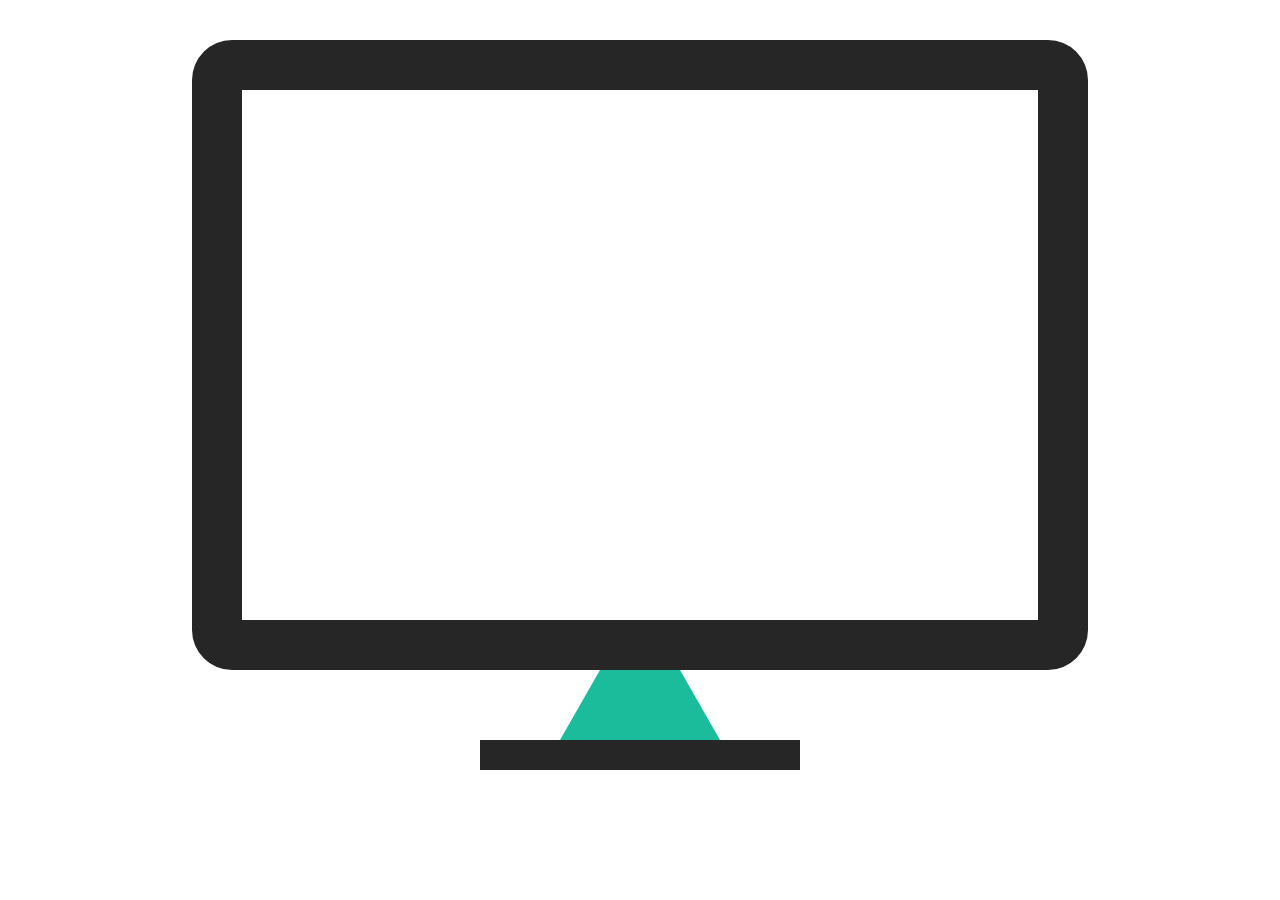
==== index.html @ 4dd469ff "project setup and sketch in computer" ====
<!DOCTYPE html>
<html>
  <head>
    <meta charset="utf-8">
    <link href="https://maxcdn.bootstrapcdn.com/bootstrap/3.3.7/css/bootstrap.min.css" rel="stylesheet" integrity="sha384-BVYiiSIFeK1dGmJRAkycuHAHRg32OmUcww7on3RYdg4Va+PmSTsz/K68vbdEjh4u" crossorigin="anonymous">
    <!-- <link href="https://maxcdn.bootstrapcdn.com/font-awesome/4.7.0/css/font-awesome.min.css" rel="stylesheet" integrity="sha384-wvfXpqpZZVQGK6TAh5PVlGOfQNHSoD2xbE+QkPxCAFlNEevoEH3Sl0sibVcOQVnN" crossorigin="anonymous"> -->
    <link rel="stylesheet" href="css/app.css">
    <meta name="viewport" content="width=device-width, initial-scale=1, maximum-scale=1">
    <title>Certifica</title>
  </head>
  <body>

    <div class="outer">

    </div>

    <!-- trapezoid for top of computer base -->
    <div class="trapezoid">
    </div>

    <!-- rectangle for bottom of computer base -->
    <div class="rectangle">
    </div>

  </body>
</html>
---- css/app.css ----
.outer {
  height: 70vh;
  min-height: 400px;
  width: 70vw;
  margin: 0 auto;
  border: 50px solid #262626;
  border-radius: 40px;
  margin-top: 40px; }

.trapezoid {
  -webkit-box-sizing: content-box;
  -moz-box-sizing: content-box;
  box-sizing: content-box;
  width: 80px;
  height: 0;
  border: 40px solid transparent;
  border-top: 0 solid;
  border-bottom: 70px solid #1abc9c;
  margin: 0 auto; }

.rectangle {
  width: 320px;
  height: 0;
  border: 15px solid #262626;
  margin: 0 auto; }

/*# sourceMappingURL=app.css.map */
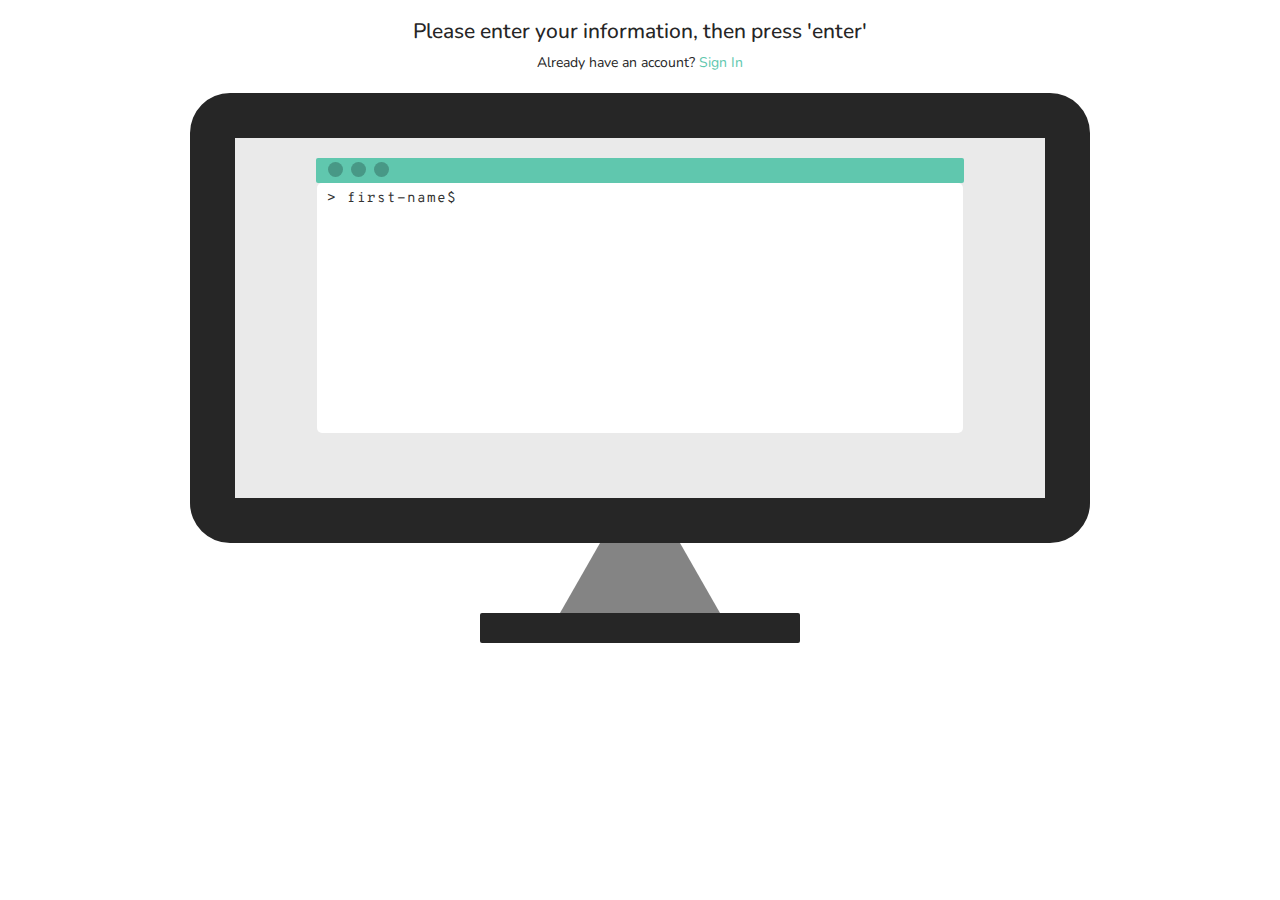
==== commit 7e48b5f2: "style and add signin/signup toggle" ====
--- a/index.html
+++ b/index.html
@@ -3,15 +3,64 @@
   <head>
     <meta charset="utf-8">
     <link href="https://maxcdn.bootstrapcdn.com/bootstrap/3.3.7/css/bootstrap.min.css" rel="stylesheet" integrity="sha384-BVYiiSIFeK1dGmJRAkycuHAHRg32OmUcww7on3RYdg4Va+PmSTsz/K68vbdEjh4u" crossorigin="anonymous">
-    <!-- <link href="https://maxcdn.bootstrapcdn.com/font-awesome/4.7.0/css/font-awesome.min.css" rel="stylesheet" integrity="sha384-wvfXpqpZZVQGK6TAh5PVlGOfQNHSoD2xbE+QkPxCAFlNEevoEH3Sl0sibVcOQVnN" crossorigin="anonymous"> -->
+    <link href="https://maxcdn.bootstrapcdn.com/font-awesome/4.7.0/css/font-awesome.min.css" rel="stylesheet" integrity="sha384-wvfXpqpZZVQGK6TAh5PVlGOfQNHSoD2xbE+QkPxCAFlNEevoEH3Sl0sibVcOQVnN" crossorigin="anonymous">
     <link rel="stylesheet" href="css/app.css">
     <meta name="viewport" content="width=device-width, initial-scale=1, maximum-scale=1">
     <title>Certifica</title>
   </head>
   <body>
-
+    <div class="instructions">
+      <!-- <img src="img/logo.jpg"> -->
+      <!-- <h1>Sign up</h1> -->
+      <h2>Please enter your information, then press 'enter'</h2>
+      <p>
+        <span>Already</span> have an account?
+        <!-- <a id="signin-signup" href="#" onclick="toggleForms()">Sign In</a> -->
+        <a id="signin-signup" href="#">Sign In</a>
+      </p>
+    </div>
     <div class="outer">
-
+      <div class="inner">
+        <div class="window-label">
+          <div class="close-button">
+            <p>x</p>
+          </div>
+          <div class="minimize-button">
+            <p>-</p>
+          </div>
+          <div class="maximize-button">
+            <p>+</p>
+          </div>
+        </div>
+        <div class="window">
+          <form id="signup">
+            <label class="first-label" for="first-name">> first-name$</label>
+            <input id="first-name" type="text" autofocus />
+            <br>
+            <label for="last-name">> last-name$</label>
+            <input id="last-name" type="text" />
+            <br>
+            <label for="email">> email$</label>
+            <input id="email" type="text" />
+            <br>
+            <label for="username">> username$</label>
+            <input id="username" type="text" />
+            <br>
+            <label for="password">> password$</label>
+            <input id="password" type="text" />
+            <br>
+            <label for="confirm-password">> confirm-password$</label>
+            <input id="confirm-password" type="text" />
+          </form>
+          <form id="signin">
+            <label class="first-label" for="signin-username">> username$</label>
+            <input id="signin-username" type="text" autofocus />
+            <br>
+            <label for="signin-password">> password$</label>
+            <input id="signin-password" type="text" />
+          </form>
+        </div>
+      </div>
     </div>
 
     <!-- trapezoid for top of computer base -->
@@ -22,5 +71,143 @@
     <div class="rectangle">
     </div>
 
+
+
+    <script
+      src="http://code.jquery.com/jquery-3.3.1.min.js"
+      integrity="sha256-FgpCb/KJQlLNfOu91ta32o/NMZxltwRo8QtmkMRdAu8="
+      crossorigin="anonymous"></script>
+
+<script>
+// change enter to tab-like function to change between inputs
+// show next line
+// $('input').keypress(function(e) {
+//   if (e.which == 13) {
+//       $(this).nextAll('input').focus();
+//       e.preventDefault();
+//       // $(this).nextAll('label').css("visibility", "visible");
+//   }
+// });
+
+// function toggleForms() {
+//   if ('#signup') {
+//     $('#signup').css("display", "none");
+//     $('#signin').css("display", "block");
+//     $('span').text("Don't");
+//     $('#signin-signup').text('Sign Up');
+//   } else {
+//     $('#signin').css("display", "none");
+//     $('#signup').css("display", "block");
+//     $('span').text("Already");
+//     $('#signin-signup').text('Sign In');
+//   }
+// };
+
+$("body").on('click','#signin-signup', function() {
+  var that = $(this);
+  if ($('#signup').is(":visible")) {
+    $('#signup').css("display", "none");
+    $('#signin').css("display", "block");
+    $('span').text("Don't");
+    $('#signin-signup').text('Sign Up');
+  } else {
+    $('#signin').css("display", "none");
+    $('#signup').css("display", "block");
+    $('span').text("Already");
+    $('#signin-signup').text('Sign In');
+  }
+});
+
+
+$('#first-name').keypress(function(e) {
+  if (e.which == 13) {
+      $('#last-name').focus();
+      e.preventDefault();
+      $("label[for='last-name']").css("visibility", "visible");
+  }
+});
+
+$('#last-name').keypress(function(e) {
+  if (e.which == 13) {
+      $('#email').focus();
+      e.preventDefault();
+      $("label[for='email']").css("visibility", "visible");
+  }
+});
+
+$('#email').keypress(function(e) {
+  if (e.which == 13) {
+      $('#username').focus();
+      e.preventDefault();
+      $("label[for='username']").css("visibility", "visible");
+  }
+});
+
+$('#username').keypress(function(e) {
+  if (e.which == 13) {
+      $('#password').focus();
+      e.preventDefault();
+      $("label[for='password']").css("visibility", "visible");
+  }
+});
+
+$('#password').keypress(function(e) {
+  if (e.which == 13) {
+      $('#confirm-password').focus();
+      e.preventDefault();
+      $("label[for='confirm-password']").css("visibility", "visible");
+  }
+});
+
+$('#signin-username').keypress(function(e) {
+  if (e.which == 13) {
+      $('#signin-password').focus();
+      e.preventDefault();
+      $("label[for='signin-password']").css("visibility", "visible");
+  }
+});
+
+
+$( "#last-name" ).focus(function() {
+  $("label[for='last-name']").css("visibility", "visible");
+});
+
+$( "#email" ).focus(function() {
+  $("label[for='email']").css("visibility", "visible");
+});
+
+$( "#username" ).focus(function() {
+  $("label[for='username']").css("visibility", "visible");
+});
+
+$( "#password" ).focus(function() {
+  $("label[for='password']").css("visibility", "visible");
+});
+
+$( "#confirm-password" ).focus(function() {
+  $("label[for='confirm-password']").css("visibility", "visible");
+});
+
+$( "#signin-password" ).focus(function() {
+  $("label[for='signin-password']").css("visibility", "visible");
+});
+
+
+
+// show next line on focus
+// if ($('#password').is(':focus')) {
+//   $("label[for=password]").addClass('visible');
+//   $("body").css("background-color", "yellow");
+// }
+// if ($('input').is(':focus')) {
+//   $("label[for=password]").addClass('visible');
+//   $("label[for=password]").css("visibility", "visible");
+// }
+
+</script>
+
+
+
+
   </body>
 </html>
--- a/css/app.css
+++ b/css/app.css
@@ -1,11 +1,89 @@
+@import url("https://fonts.googleapis.com/css?family=Nunito:800");
+@import url("https://fonts.googleapis.com/css?family=Overpass+Mono:700");
+.instructions {
+  text-align: center;
+  font-family: 'Nunito';
+  color: #262626; }
+  .instructions h2 {
+    font-size: 1.5em; }
+  .instructions a, .instructions a:visited {
+    color: #60c7ae;
+    transition: 0.2s; }
+    .instructions a:hover, .instructions a:visited:hover {
+      text-decoration: none;
+      color: #489886;
+      transition: 0.2s; }
+
 .outer {
-  height: 70vh;
-  min-height: 400px;
-  width: 70vw;
+  height: 450px;
+  width: 900px;
   margin: 0 auto;
-  border: 50px solid #262626;
+  border: 45px solid #262626;
   border-radius: 40px;
-  margin-top: 40px; }
+  margin-top: 20px; }
+  .outer .inner {
+    background-color: #eaeaea;
+    height: 100%;
+    padding-top: 20px; }
+    .outer .inner .window-label {
+      height: 25px;
+      width: 80%;
+      margin: 0 auto;
+      background-color: #60c7ae;
+      padding-left: 10px;
+      border-radius: 2px;
+      z-index: 100;
+      position: relative; }
+      .outer .inner .window-label .close-button, .outer .inner .window-label .minimize-button, .outer .inner .window-label .maximize-button {
+        font-family: 'Nunito', sans-serif;
+        height: 15px;
+        width: 15px;
+        font-size: 12px;
+        line-height: 15px;
+        border-radius: 50%;
+        display: inline-flex;
+        color: #f6fefe;
+        margin: 0 2px;
+        transition: 0.2s; }
+        .outer .inner .window-label .close-button p, .outer .inner .window-label .minimize-button p, .outer .inner .window-label .maximize-button p {
+          margin: 0 auto;
+          opacity: 0; }
+        .outer .inner .window-label .close-button:hover p, .outer .inner .window-label .minimize-button:hover p, .outer .inner .window-label .maximize-button:hover p {
+          opacity: 1;
+          transition: 0.2s; }
+      .outer .inner .window-label .close-button {
+        background-color: #489886; }
+      .outer .inner .window-label .minimize-button {
+        background-color: #489886; }
+      .outer .inner .window-label .maximize-button {
+        background-color: #489886; }
+    .outer .inner .window {
+      width: 79.8%;
+      min-height: 250px;
+      background-color: #fff;
+      border-top: none;
+      border-radius: 5px;
+      margin: 0 auto;
+      z-index: 1;
+      position: relative;
+      font-family: 'Overpass Mono', monospace;
+      letter-spacing: 1px;
+      padding: 5px 10px; }
+      .outer .inner .window form label {
+        font-weight: normal;
+        visibility: hidden; }
+      .outer .inner .window form .first-label {
+        visibility: visible; }
+      .outer .inner .window form input {
+        border: none; }
+        .outer .inner .window form input:focus {
+          outline: none; }
+
+#signin {
+  display: none; }
+
+input:-webkit-autofill {
+  -webkit-box-shadow: 0 0 0 30px white inset; }
 
 .trapezoid {
   -webkit-box-sizing: content-box;
@@ -15,13 +93,14 @@
   height: 0;
   border: 40px solid transparent;
   border-top: 0 solid;
-  border-bottom: 70px solid #1abc9c;
+  border-bottom: 70px solid #848484;
   margin: 0 auto; }
 
 .rectangle {
   width: 320px;
   height: 0;
   border: 15px solid #262626;
+  border-radius: 2px;
   margin: 0 auto; }
 
 /*# sourceMappingURL=app.css.map */
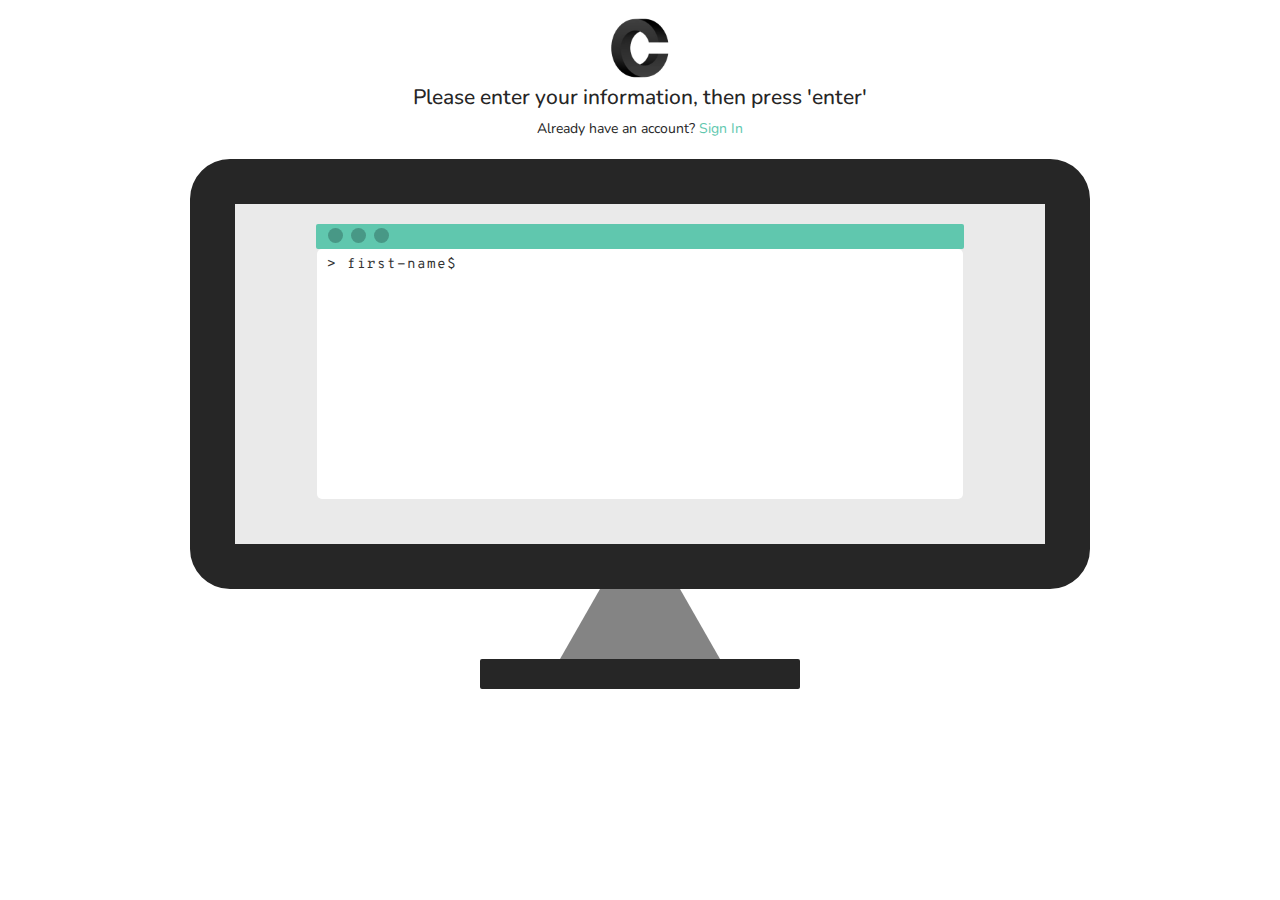
==== commit c3f536c5: "Style and refactor" ====
--- a/index.html
+++ b/index.html
@@ -9,55 +9,59 @@
     <title>Certifica</title>
   </head>
   <body>
+
+
+
+
+
+
     <div class="instructions">
-      <!-- <img src="img/logo.jpg"> -->
-      <!-- <h1>Sign up</h1> -->
+      <img src="img/logo.png">
       <h2>Please enter your information, then press 'enter'</h2>
       <p>
         <span>Already</span> have an account?
-        <!-- <a id="signin-signup" href="#" onclick="toggleForms()">Sign In</a> -->
         <a id="signin-signup" href="#">Sign In</a>
       </p>
     </div>
     <div class="outer">
       <div class="inner">
         <div class="window-label">
-          <div class="close-button">
+          <div class="button">
             <p>x</p>
           </div>
-          <div class="minimize-button">
+          <div class="button">
             <p>-</p>
           </div>
-          <div class="maximize-button">
+          <div class="button">
             <p>+</p>
           </div>
         </div>
         <div class="window">
-          <form id="signup">
+          <form id="signup" method="post" action="">
             <label class="first-label" for="first-name">> first-name$</label>
-            <input id="first-name" type="text" autofocus />
+            <input size="1" id="first-name" type="text" autofocus required autocomplete="disabled" /><div class="caret caret-1"></div>
             <br>
             <label for="last-name">> last-name$</label>
-            <input id="last-name" type="text" />
+            <input size="1" id="last-name" type="text" required autocomplete="disabled" /><div class="caret caret-2"></div>
             <br>
             <label for="email">> email$</label>
-            <input id="email" type="text" />
+            <input size="1" id="email" type="text" required autocomplete="disabled" /><div class="caret caret-3"></div>
             <br>
             <label for="username">> username$</label>
-            <input id="username" type="text" />
+            <input size="1" id="username" type="text" required autocomplete="disabled" /><div class="caret caret-4"></div>
             <br>
             <label for="password">> password$</label>
-            <input id="password" type="text" />
+            <input size="1" id="password" type="password" required autocomplete="disabled" /><div class="caret caret-5"></div>
             <br>
             <label for="confirm-password">> confirm-password$</label>
-            <input id="confirm-password" type="text" />
+            <input size="1" id="confirm-password" type="password" autocomplete="disabled" /><div class="caret caret-6"></div>
           </form>
           <form id="signin">
             <label class="first-label" for="signin-username">> username$</label>
-            <input id="signin-username" type="text" autofocus />
+            <input size="1" id="signin-username" type="text" autofocus required autocomplete="disabled" /><div class="caret caret-7"></div>
             <br>
             <label for="signin-password">> password$</label>
-            <input id="signin-password" type="text" />
+            <input size="1" id="signin-password" type="password" required autocomplete="disabled" /><div class="caret caret-8"></div>
           </form>
         </div>
       </div>
@@ -103,11 +107,13 @@
 //   }
 // };
 
+
 $("body").on('click','#signin-signup', function() {
   var that = $(this);
   if ($('#signup').is(":visible")) {
     $('#signup').css("display", "none");
     $('#signin').css("display", "block");
+    $('input#signin-username').focus();
     $('span').text("Don't");
     $('#signin-signup').text('Sign Up');
   } else {
@@ -118,12 +124,11 @@
   }
 });
 
-
+// Make enter key function as tab
 $('#first-name').keypress(function(e) {
   if (e.which == 13) {
       $('#last-name').focus();
       e.preventDefault();
-      $("label[for='last-name']").css("visibility", "visible");
   }
 });
 
@@ -131,7 +136,6 @@
   if (e.which == 13) {
       $('#email').focus();
       e.preventDefault();
-      $("label[for='email']").css("visibility", "visible");
   }
 });
 
@@ -139,7 +143,6 @@
   if (e.which == 13) {
       $('#username').focus();
       e.preventDefault();
-      $("label[for='username']").css("visibility", "visible");
   }
 });
 
@@ -147,7 +150,6 @@
   if (e.which == 13) {
       $('#password').focus();
       e.preventDefault();
-      $("label[for='password']").css("visibility", "visible");
   }
 });
 
@@ -155,7 +157,16 @@
   if (e.which == 13) {
       $('#confirm-password').focus();
       e.preventDefault();
-      $("label[for='confirm-password']").css("visibility", "visible");
+  }
+});
+
+// alert account created on submit
+$('#confirm-password').keypress(function(e) {
+  if (e.which == 13) {
+      $('#signup').submit();
+      if(confirm('Account created! Please check your email')){
+        window.location.reload();
+      }
   }
 });
 
@@ -163,33 +174,51 @@
   if (e.which == 13) {
       $('#signin-password').focus();
       e.preventDefault();
-      $("label[for='signin-password']").css("visibility", "visible");
-  }
-});
-
-
+  }
+});
+
+// redirect to welcome in page on submit
+$('#signin-password').keypress(function(e) {
+  if (e.which == 13) {
+    window.location = "pages/signed-in.html";
+  }
+});
+
+// show next line's label and caret on focus
 $( "#last-name" ).focus(function() {
   $("label[for='last-name']").css("visibility", "visible");
+  $(".caret-1").css("visibility", "hidden");
+  $(".caret-2").css("visibility", "visible");
 });
 
 $( "#email" ).focus(function() {
   $("label[for='email']").css("visibility", "visible");
+  $(".caret-2").css("visibility", "hidden");
+  $(".caret-3").css("visibility", "visible");
 });
 
 $( "#username" ).focus(function() {
   $("label[for='username']").css("visibility", "visible");
+  $(".caret-3").css("visibility", "hidden");
+  $(".caret-4").css("visibility", "visible");
 });
 
 $( "#password" ).focus(function() {
   $("label[for='password']").css("visibility", "visible");
+  $(".caret-4").css("visibility", "hidden");
+  $(".caret-5").css("visibility", "visible");
 });
 
 $( "#confirm-password" ).focus(function() {
   $("label[for='confirm-password']").css("visibility", "visible");
+  $(".caret-5").css("visibility", "hidden");
+  $(".caret-6").css("visibility", "visible");
 });
 
 $( "#signin-password" ).focus(function() {
   $("label[for='signin-password']").css("visibility", "visible");
+  $(".caret-7").css("visibility", "hidden");
+  $(".caret-8").css("visibility", "visible");
 });
 
 
@@ -204,6 +233,73 @@
 //   $("label[for=password]").css("visibility", "visible");
 // }
 
+
+// vars
+var trmnl, caret, pos, speed;
+trmnl = $('#terminal');
+caret = $('#caret');
+pos = 0;
+speed = 3;
+
+// main
+// $('html').on('keydown', function(e) {
+//   pos += speed;
+//   if (pos > src.length + speed - src.length % speed) {
+//     pos = 0;
+//   }
+//   trmnl.html(trmnl.html() + slice(pos - speed, pos));
+//   caret.removeClass('transparent');
+//   line.css({
+//     'top': caret.offset().top
+//   });
+//   window.scrollTo(0, document.body.scrollHeight);
+// });
+
+
+// make inputs as wide as content
+document.querySelector('input#first-name').addEventListener('input', function() {
+  this.size = this.value.length || 1;
+});
+
+document.querySelector('input#last-name').addEventListener('input', function() {
+  this.size = this.value.length || 1;
+});
+
+document.querySelector('input#email').addEventListener('input', function() {
+  this.size = this.value.length || 1;
+});
+
+document.querySelector('input#username').addEventListener('input', function() {
+  this.size = this.value.length || 1;
+});
+
+document.querySelector('input#password').addEventListener('input', function() {
+  this.size = this.value.length || 1;
+});
+
+document.querySelector('input#confirm-password').addEventListener('input', function() {
+  this.size = this.value.length || 1;
+});
+
+document.querySelector('input#signin-username').addEventListener('input', function() {
+  this.size = this.value.length || 1;
+});
+
+document.querySelector('input#signin-password').addEventListener('input', function() {
+  this.size = this.value.length || 1;
+});
+
+// caret animation
+setInterval(function() {
+  $('.caret').toggleClass('transparent');
+}, 600);
+
+// filler code
+// src = "\n\n/**\n\tA class for executing binary searches through an array.\n*/\npublic class BinarySearcher\n{\n\tprivate int[] a;\n\n\t/**\n\t\tConstructs a BinarySearcher.\n\t\t@param anArray a sorted array of integers\n\t*/\n\tpublic BinarySearcher(int[] anArray)\n\t{\n\t\ta = anArray;\n\t}\n\n\t/**\n\t\tFinds a value in a sorted array, using the binary\n\t\tsearch algorithm.\n\t\t@param v the value to search\n\t\t@return the index at which the value occurs, or -1\n\t\tif it does not occur in the array\n\t*/\n\tpublic int search(int v)\n\t{\n\t\tint low = 0;\n\t\tint high = a.length - 1;\n\t\twhile (low <= high)\n\t\t{\n\t\t\tint mid = (low + high) / 2;\n\t\t\tint diff = a[mid] - v;\n\n\t\t\tif (diff == 0) // a[mid] == v\n\t\t\t\treturn mid;\n\t\t\telse if (diff < 0) // a[mid] < v\n\t\t\t\tlow = mid + 1;\n\t\t\telse\n\t\t\t\thigh = mid - 1;\n\t\t}\n\t\treturn -1;\n\t}\n}\n\n";
+
+
+
+
 </script>
 
 
--- a/css/app.css
+++ b/css/app.css
@@ -4,8 +4,12 @@
   text-align: center;
   font-family: 'Nunito';
   color: #262626; }
+  .instructions img {
+    width: 70px;
+    margin-top: 15px; }
   .instructions h2 {
-    font-size: 1.5em; }
+    font-size: 1.5em;
+    margin-top: 5px; }
   .instructions a, .instructions a:visited {
     color: #60c7ae;
     transition: 0.2s; }
@@ -15,7 +19,7 @@
       transition: 0.2s; }
 
 .outer {
-  height: 450px;
+  height: 430px;
   width: 900px;
   margin: 0 auto;
   border: 45px solid #262626;
@@ -34,7 +38,7 @@
       border-radius: 2px;
       z-index: 100;
       position: relative; }
-      .outer .inner .window-label .close-button, .outer .inner .window-label .minimize-button, .outer .inner .window-label .maximize-button {
+      .outer .inner .window-label .button {
         font-family: 'Nunito', sans-serif;
         height: 15px;
         width: 15px;
@@ -44,19 +48,14 @@
         display: inline-flex;
         color: #f6fefe;
         margin: 0 2px;
-        transition: 0.2s; }
-        .outer .inner .window-label .close-button p, .outer .inner .window-label .minimize-button p, .outer .inner .window-label .maximize-button p {
+        transition: 0.2s;
+        background-color: #489886; }
+        .outer .inner .window-label .button p {
           margin: 0 auto;
           opacity: 0; }
-        .outer .inner .window-label .close-button:hover p, .outer .inner .window-label .minimize-button:hover p, .outer .inner .window-label .maximize-button:hover p {
+        .outer .inner .window-label .button:hover p {
           opacity: 1;
           transition: 0.2s; }
-      .outer .inner .window-label .close-button {
-        background-color: #489886; }
-      .outer .inner .window-label .minimize-button {
-        background-color: #489886; }
-      .outer .inner .window-label .maximize-button {
-        background-color: #489886; }
     .outer .inner .window {
       width: 79.8%;
       min-height: 250px;
@@ -69,21 +68,32 @@
       font-family: 'Overpass Mono', monospace;
       letter-spacing: 1px;
       padding: 5px 10px; }
+      .outer .inner .window #signin {
+        display: none; }
+      .outer .inner .window form .caret {
+        display: inline-block;
+        height: 1.2em;
+        width: 0.7em;
+        margin-top: -4px;
+        vertical-align: middle;
+        background-color: #262626;
+        visibility: hidden; }
+      .outer .inner .window form .caret-1, .outer .inner .window form .caret-7 {
+        visibility: visible; }
+      .outer .inner .window form .transparent {
+        opacity: 0; }
       .outer .inner .window form label {
         font-weight: normal;
         visibility: hidden; }
       .outer .inner .window form .first-label {
         visibility: visible; }
       .outer .inner .window form input {
-        border: none; }
+        border: none;
+        caret-color: transparent; }
         .outer .inner .window form input:focus {
           outline: none; }
-
-#signin {
-  display: none; }
-
-input:-webkit-autofill {
-  -webkit-box-shadow: 0 0 0 30px white inset; }
+      .outer .inner .window form input:-webkit-autofill {
+        -webkit-box-shadow: 0 0 0 30px white inset; }
 
 .trapezoid {
   -webkit-box-sizing: content-box;
@@ -103,4 +113,90 @@
   border-radius: 2px;
   margin: 0 auto; }
 
+.welcome {
+  text-align: center;
+  font-family: 'Nunito', sans-serif;
+  margin-top: 120px; }
+  .welcome img {
+    width: 120px; }
+
+@media (min-width: 1600px) and (min-height: 1000px) {
+  .instructions img {
+    margin-top: 60px;
+    width: 90px; }
+  .instructions h2 {
+    font-size: 2em; }
+  .instructions p {
+    font-size: 1.5em; }
+
+  .outer {
+    width: 1100px;
+    height: 500px; } }
+@media (min-width: 1850px) and (min-height: 1150px) {
+  .instructions img {
+    margin-top: 80px;
+    width: 110px; }
+
+  .outer {
+    width: 1300px;
+    height: 600px; } }
+@media (min-width: 2400px) and (min-height: 1400px) {
+  .instructions img {
+    margin-top: 100px;
+    width: 150px; }
+  .instructions h2 {
+    font-size: 2.5em; }
+  .instructions p {
+    font-size: 2em; }
+
+  .outer {
+    width: 1800px;
+    height: 800px; }
+    .outer .inner {
+      padding-top: 100px; }
+      .outer .inner .window {
+        min-height: 400px; }
+        .outer .inner .window form label, .outer .inner .window form input {
+          font-size: 2em; }
+        .outer .inner .window form .caret {
+          height: 2em;
+          width: 1em; } }
+@media (max-width: 1000px) {
+  .outer {
+    height: 420px;
+    width: 800px; } }
+@media (max-width: 850px) {
+  .outer {
+    height: 390px;
+    width: 700px; }
+    .outer .inner .window {
+      min-height: 200px; } }
+@media (max-width: 740px) {
+  .outer {
+    height: 370px;
+    width: 600px; } }
+@media (max-width: 635px) {
+  body {
+    background-color: #eaeaea; }
+
+  .outer {
+    border: none;
+    width: 100%; }
+    .outer .inner .window-label {
+      width: 95%; }
+    .outer .inner .window {
+      width: 95%; }
+
+  .rectangle, .trapezoid {
+    display: none; } }
+@media (max-height: 700px) and (min-width: 1000px) {
+  .instructions img {
+    width: 40px; }
+
+  .outer {
+    height: 350px;
+    width: 650px; }
+    .outer .inner .window {
+      min-height: 190px; } }
+
 /*# sourceMappingURL=app.css.map */
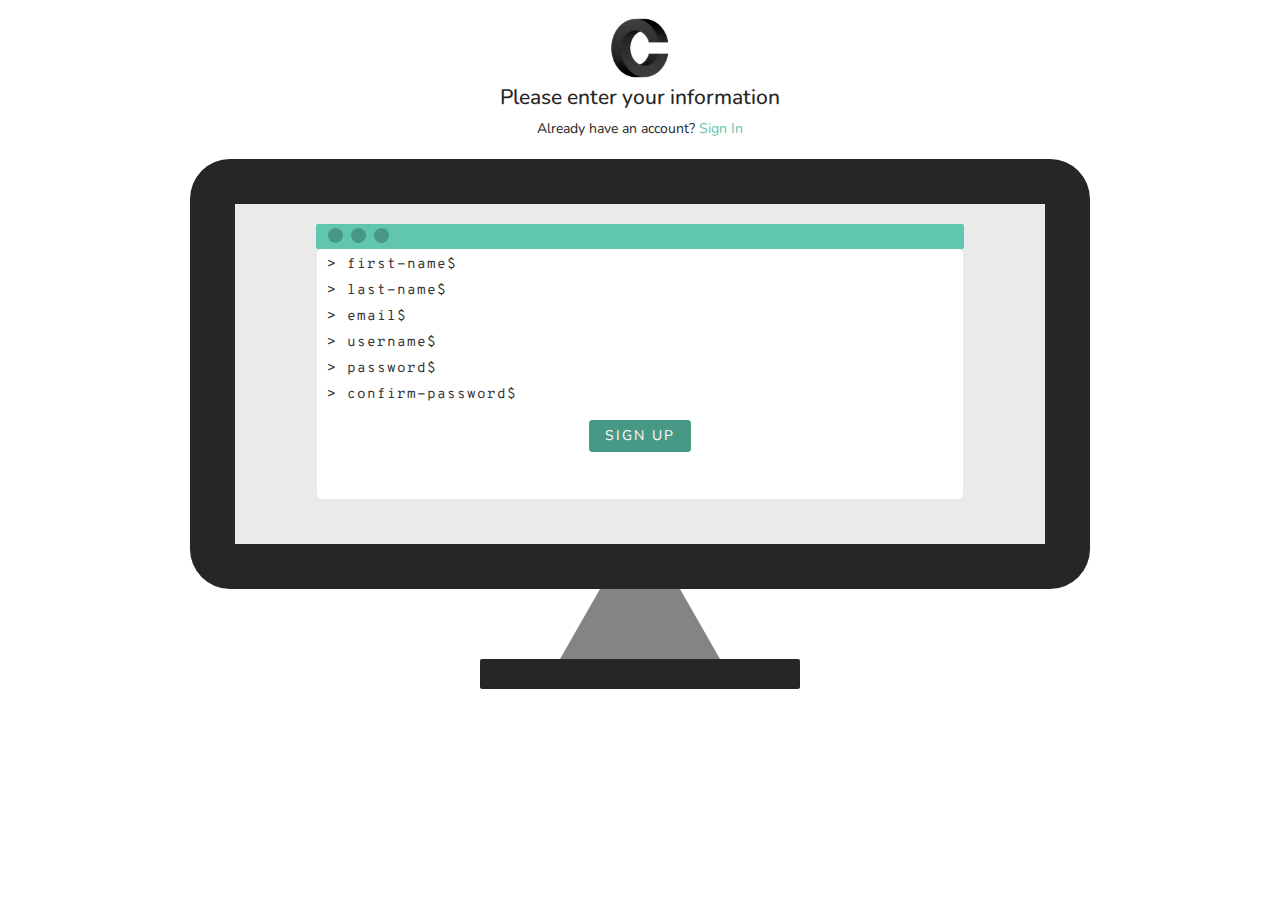
==== commit 2848ca9d: "Tweak setings for resubmission" ====
--- a/index.html
+++ b/index.html
@@ -10,14 +10,9 @@
   </head>
   <body>
 
-
-
-
-
-
     <div class="instructions">
       <img src="img/logo.png">
-      <h2>Please enter your information, then press 'enter'</h2>
+      <h2>Please enter your information</h2>
       <p>
         <span>Already</span> have an account?
         <a id="signin-signup" href="#">Sign In</a>
@@ -55,6 +50,8 @@
             <br>
             <label for="confirm-password">> confirm-password$</label>
             <input size="1" id="confirm-password" type="password" autocomplete="disabled" /><div class="caret caret-6"></div>
+            <br>
+            <input type="submit" value="Sign Up">
           </form>
           <form id="signin">
             <label class="first-label" for="signin-username">> username$</label>
@@ -62,6 +59,8 @@
             <br>
             <label for="signin-password">> password$</label>
             <input size="1" id="signin-password" type="password" required autocomplete="disabled" /><div class="caret caret-8"></div>
+            <br>
+            <input type="submit" value="Sign In">
           </form>
         </div>
       </div>
@@ -75,39 +74,16 @@
     <div class="rectangle">
     </div>
 
-
-
-    <script
-      src="http://code.jquery.com/jquery-3.3.1.min.js"
-      integrity="sha256-FgpCb/KJQlLNfOu91ta32o/NMZxltwRo8QtmkMRdAu8="
-      crossorigin="anonymous"></script>
+<!-- import jquery -->
+<script
+  src="https://code.jquery.com/jquery-3.3.1.min.js"
+  integrity="sha256-FgpCb/KJQlLNfOu91ta32o/NMZxltwRo8QtmkMRdAu8="
+  crossorigin="anonymous">
+</script>
 
 <script>
-// change enter to tab-like function to change between inputs
-// show next line
-// $('input').keypress(function(e) {
-//   if (e.which == 13) {
-//       $(this).nextAll('input').focus();
-//       e.preventDefault();
-//       // $(this).nextAll('label').css("visibility", "visible");
-//   }
-// });
-
-// function toggleForms() {
-//   if ('#signup') {
-//     $('#signup').css("display", "none");
-//     $('#signin').css("display", "block");
-//     $('span').text("Don't");
-//     $('#signin-signup').text('Sign Up');
-//   } else {
-//     $('#signin').css("display", "none");
-//     $('#signup').css("display", "block");
-//     $('span').text("Already");
-//     $('#signin-signup').text('Sign In');
-//   }
-// };
-
-
+
+// switch beween signup and signin
 $("body").on('click','#signin-signup', function() {
   var that = $(this);
   if ($('#signup').is(":visible")) {
@@ -161,14 +137,14 @@
 });
 
 // alert account created on submit
-$('#confirm-password').keypress(function(e) {
-  if (e.which == 13) {
-      $('#signup').submit();
-      if(confirm('Account created! Please check your email')){
-        window.location.reload();
-      }
-  }
-});
+// $('#confirm-password').keypress(function(e) {
+//   if (e.which == 13) {
+//       $('#signup').submit();
+//       if(confirm('Account created! Please check your email')){
+//         window.location.reload();
+//       }
+//   }
+// });
 
 $('#signin-username').keypress(function(e) {
   if (e.which == 13) {
@@ -178,83 +154,60 @@
 });
 
 // redirect to welcome in page on submit
-$('#signin-password').keypress(function(e) {
-  if (e.which == 13) {
-    window.location = "pages/signed-in.html";
-  }
-});
+// $('#signin-password').keypress(function(e) {
+//   if (e.which == 13) {
+//     window.location = "pages/signed-in.html";
+//   }
+// });
 
 // show next line's label and caret on focus
+$( "#first-name" ).focus(function() {
+  // $("label[for='last-name']").css("visibility", "visible");
+  $(".caret").css("visibility", "hidden");
+  $(".caret-1").css("visibility", "visible");
+});
+
 $( "#last-name" ).focus(function() {
-  $("label[for='last-name']").css("visibility", "visible");
-  $(".caret-1").css("visibility", "hidden");
+  // $("label[for='last-name']").css("visibility", "visible");
+  $(".caret").css("visibility", "hidden");
   $(".caret-2").css("visibility", "visible");
 });
 
 $( "#email" ).focus(function() {
-  $("label[for='email']").css("visibility", "visible");
-  $(".caret-2").css("visibility", "hidden");
+  // $("label[for='email']").css("visibility", "visible");
+  $(".caret").css("visibility", "hidden");
   $(".caret-3").css("visibility", "visible");
 });
 
 $( "#username" ).focus(function() {
-  $("label[for='username']").css("visibility", "visible");
-  $(".caret-3").css("visibility", "hidden");
+  // $("label[for='username']").css("visibility", "visible");
+  $(".caret").css("visibility", "hidden");
   $(".caret-4").css("visibility", "visible");
 });
 
 $( "#password" ).focus(function() {
-  $("label[for='password']").css("visibility", "visible");
-  $(".caret-4").css("visibility", "hidden");
+  // $("label[for='password']").css("visibility", "visible");
+  $(".caret").css("visibility", "hidden");
   $(".caret-5").css("visibility", "visible");
 });
 
 $( "#confirm-password" ).focus(function() {
-  $("label[for='confirm-password']").css("visibility", "visible");
-  $(".caret-5").css("visibility", "hidden");
+  // $("label[for='confirm-password']").css("visibility", "visible");
+  $(".caret").css("visibility", "hidden");
   $(".caret-6").css("visibility", "visible");
 });
 
+$( "#signin-username" ).focus(function() {
+  // $("label[for='signin-password']").css("visibility", "visible");
+  $(".caret").css("visibility", "hidden");
+  $(".caret-7").css("visibility", "visible");
+});
+
 $( "#signin-password" ).focus(function() {
-  $("label[for='signin-password']").css("visibility", "visible");
-  $(".caret-7").css("visibility", "hidden");
+  // $("label[for='signin-password']").css("visibility", "visible");
+  $(".caret").css("visibility", "hidden");
   $(".caret-8").css("visibility", "visible");
 });
-
-
-
-// show next line on focus
-// if ($('#password').is(':focus')) {
-//   $("label[for=password]").addClass('visible');
-//   $("body").css("background-color", "yellow");
-// }
-// if ($('input').is(':focus')) {
-//   $("label[for=password]").addClass('visible');
-//   $("label[for=password]").css("visibility", "visible");
-// }
-
-
-// vars
-var trmnl, caret, pos, speed;
-trmnl = $('#terminal');
-caret = $('#caret');
-pos = 0;
-speed = 3;
-
-// main
-// $('html').on('keydown', function(e) {
-//   pos += speed;
-//   if (pos > src.length + speed - src.length % speed) {
-//     pos = 0;
-//   }
-//   trmnl.html(trmnl.html() + slice(pos - speed, pos));
-//   caret.removeClass('transparent');
-//   line.css({
-//     'top': caret.offset().top
-//   });
-//   window.scrollTo(0, document.body.scrollHeight);
-// });
-
 
 // make inputs as wide as content
 document.querySelector('input#first-name').addEventListener('input', function() {
@@ -289,17 +242,11 @@
   this.size = this.value.length || 1;
 });
 
-// caret animation
+// caret blink animation
 setInterval(function() {
   $('.caret').toggleClass('transparent');
 }, 600);
 
-// filler code
-// src = "\n\n/**\n\tA class for executing binary searches through an array.\n*/\npublic class BinarySearcher\n{\n\tprivate int[] a;\n\n\t/**\n\t\tConstructs a BinarySearcher.\n\t\t@param anArray a sorted array of integers\n\t*/\n\tpublic BinarySearcher(int[] anArray)\n\t{\n\t\ta = anArray;\n\t}\n\n\t/**\n\t\tFinds a value in a sorted array, using the binary\n\t\tsearch algorithm.\n\t\t@param v the value to search\n\t\t@return the index at which the value occurs, or -1\n\t\tif it does not occur in the array\n\t*/\n\tpublic int search(int v)\n\t{\n\t\tint low = 0;\n\t\tint high = a.length - 1;\n\t\twhile (low <= high)\n\t\t{\n\t\t\tint mid = (low + high) / 2;\n\t\t\tint diff = a[mid] - v;\n\n\t\t\tif (diff == 0) // a[mid] == v\n\t\t\t\treturn mid;\n\t\t\telse if (diff < 0) // a[mid] < v\n\t\t\t\tlow = mid + 1;\n\t\t\telse\n\t\t\t\thigh = mid - 1;\n\t\t}\n\t\treturn -1;\n\t}\n}\n\n";
-
-
-
-
 </script>
 
 
--- a/css/app.css
+++ b/css/app.css
@@ -75,6 +75,7 @@
         height: 1.2em;
         width: 0.7em;
         margin-top: -4px;
+        margin-left: -6px;
         vertical-align: middle;
         background-color: #262626;
         visibility: hidden; }
@@ -83,8 +84,7 @@
       .outer .inner .window form .transparent {
         opacity: 0; }
       .outer .inner .window form label {
-        font-weight: normal;
-        visibility: hidden; }
+        font-weight: normal; }
       .outer .inner .window form .first-label {
         visibility: visible; }
       .outer .inner .window form input {
@@ -94,6 +94,17 @@
           outline: none; }
       .outer .inner .window form input:-webkit-autofill {
         -webkit-box-shadow: 0 0 0 30px white inset; }
+      .outer .inner .window form input[type=submit] {
+        background-color: #489886;
+        border: 1px solid #489886;
+        border-radius: 3px;
+        padding: 5px 15px;
+        text-transform: uppercase;
+        letter-spacing: 2px;
+        font-family: 'Nunito', sans-serif;
+        color: #fff;
+        display: block;
+        margin: 10px auto; }
 
 .trapezoid {
   -webkit-box-sizing: content-box;
@@ -194,7 +205,7 @@
     width: 40px; }
 
   .outer {
-    height: 350px;
+    height: 370px;
     width: 650px; }
     .outer .inner .window {
       min-height: 190px; } }
